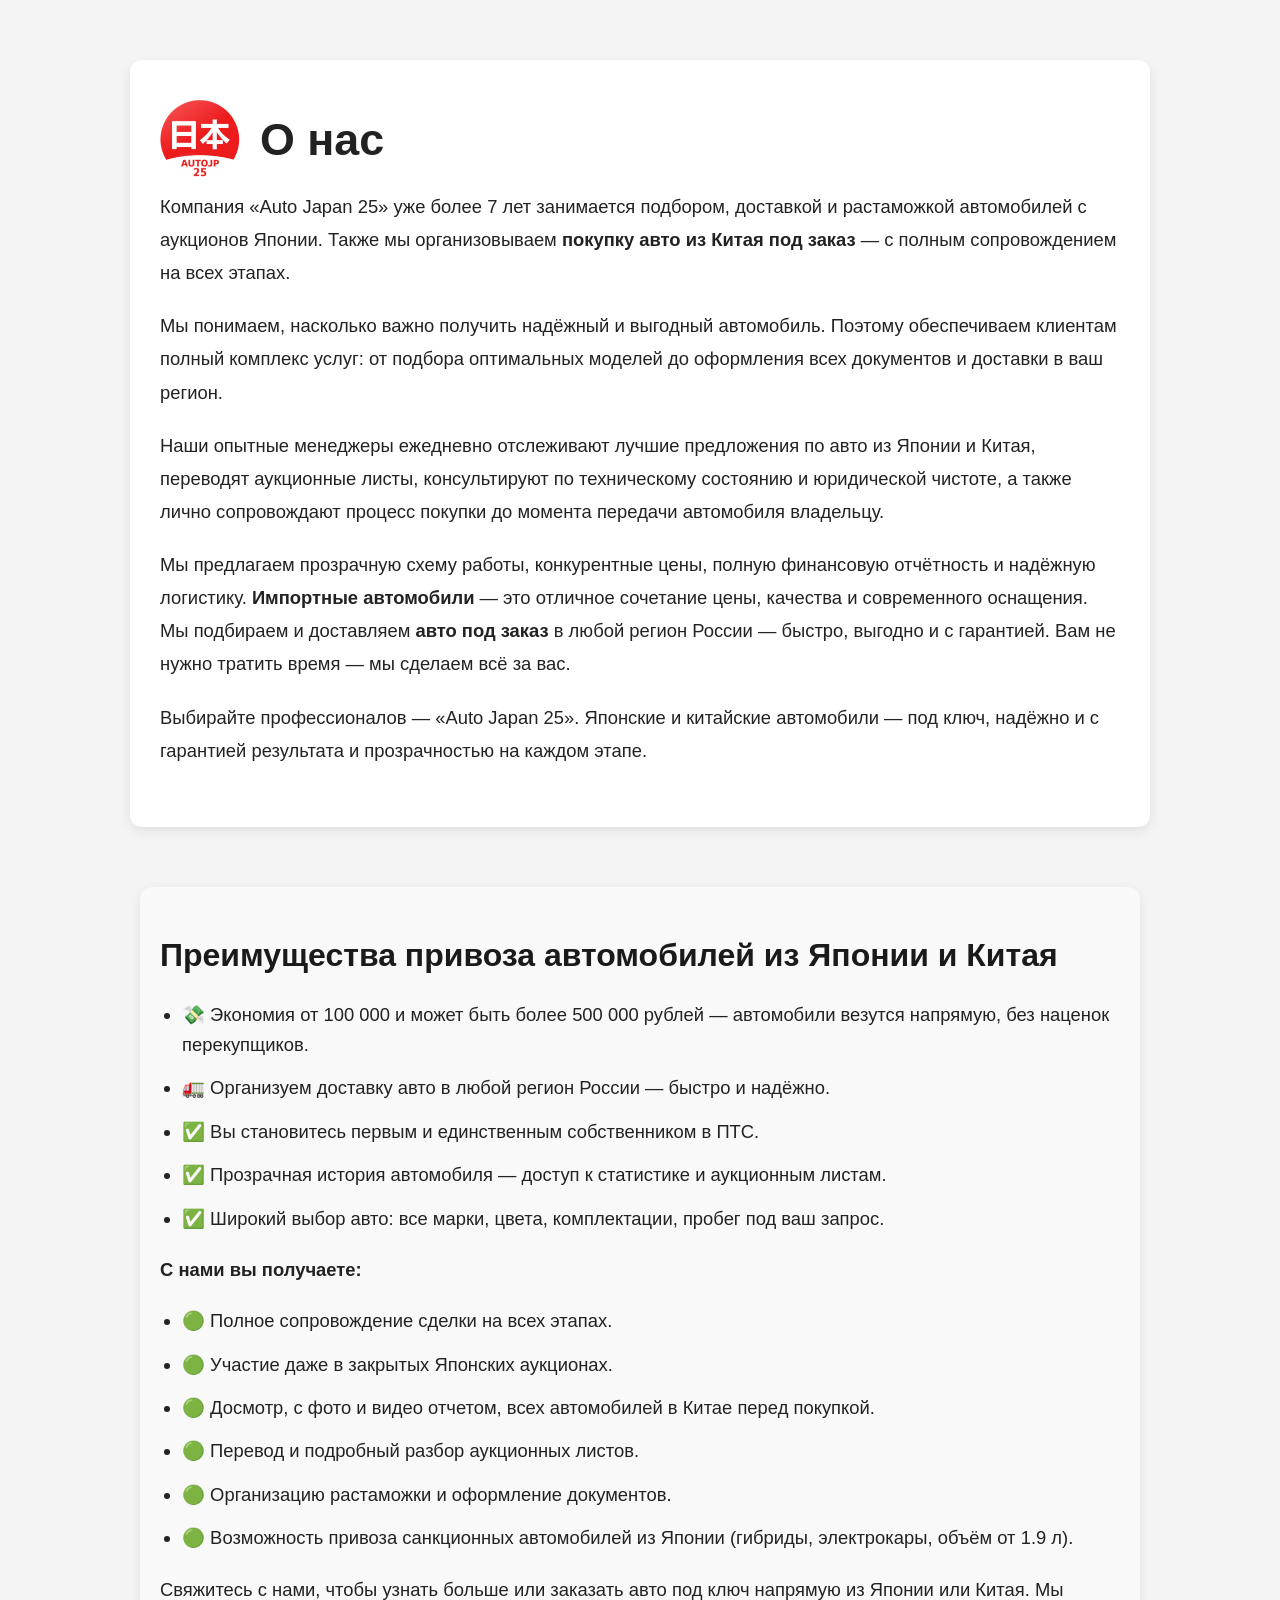
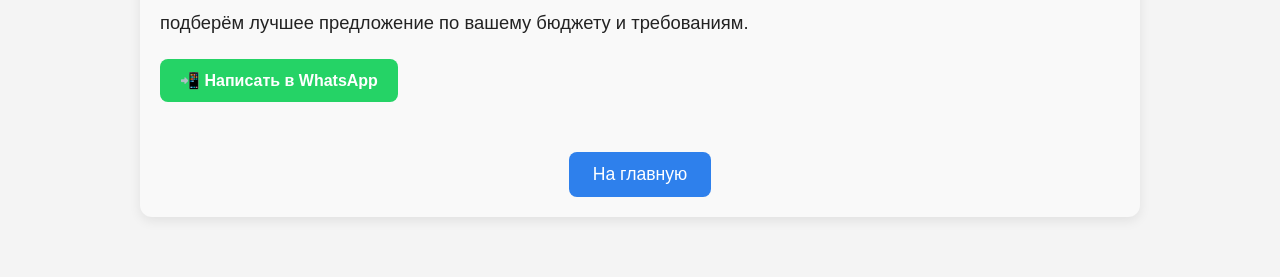
==== pages/about.html @ 4cbb494c "Add files via upload" ====
<!DOCTYPE html>

<html lang="ru">
<head><title>О компании AUTOJP25 — авто из Японии и Китая</title><meta content="Узнайте больше о компании AUTOJP25. Мы помогаем привозить автомобили из Японии и Китая с гарантией качества." name="description"/><meta content="авто из Японии, авто из Китая, пригон авто, аукционы Японии, аукционы Китая, доставка авто Владивосток, о нас, AUTOJP25" name="keywords"/>
<link href="../assets/images/favicon.ico" rel="icon" type="image/x-icon"/>
<meta charset="utf-8"/>
<meta content="width=device-width, initial-scale=1.0" name="viewport"/>

<link href="../css/main.css" rel="stylesheet"/>
<link href="../css/media.css" rel="stylesheet"/>
<link href="../assets/styles/custom.css" rel="stylesheet"/>
</head>
<body>
<div class="container">
<div style="display: flex; align-items: center; gap: 20px; flex-wrap: wrap;">
<img alt="Auto Japan 25" src="../assets/images/logo.png" style="max-width: 80px;"/>
<h1 style="margin: 0;">О нас</h1>
</div>
<p>Компания «Auto Japan 25» уже более 7 лет занимается подбором, доставкой и растаможкой автомобилей с аукционов Японии. Также мы организовываем <strong>покупку авто из Китая под заказ</strong> — с полным сопровождением на всех этапах.</p>
<p>Мы понимаем, насколько важно получить надёжный и выгодный автомобиль. Поэтому обеспечиваем клиентам полный комплекс услуг: от подбора оптимальных моделей до оформления всех документов и доставки в ваш регион.</p>
<p>Наши опытные менеджеры ежедневно отслеживают лучшие предложения по авто из Японии и Китая, переводят аукционные листы, консультируют по техническому состоянию и юридической чистоте, а также лично сопровождают процесс покупки до момента передачи автомобиля владельцу.</p>
<p>Мы предлагаем прозрачную схему работы, конкурентные цены, полную финансовую отчётность и надёжную логистику. <strong>Импортные автомобили</strong> — это отличное сочетание цены, качества и современного оснащения. Мы подбираем и доставляем <strong>авто под заказ</strong> в любой регион России — быстро, выгодно и с гарантией. Вам не нужно тратить время — мы сделаем всё за вас.</p>
<p>Выбирайте профессионалов — «Auto Japan 25». Японские и китайские автомобили — под ключ, надёжно и с гарантией результата и прозрачностью на каждом этапе.</p>
</div>
<div class="container advantages-card" style="margin-top: 40px; padding: 20px; background-color: #f9f9f9; border-radius: 12px;">
<h2>Преимущества привоза автомобилей из Японии и Китая</h2>
<ul>
<li>💸 Экономия от 100 000 и может быть более 500 000 рублей — автомобили везутся напрямую, без наценок перекупщиков.</li>
<li>🚛 Организуем доставку авто в любой регион России — быстро и надёжно.</li>
<li>✅ Вы становитесь первым и единственным собственником в ПТС.</li>
<li>✅ Прозрачная история автомобиля — доступ к статистике и аукционным листам.</li>
<li>✅ Широкий выбор авто: все марки, цвета, комплектации, пробег под ваш запрос.</li>
</ul>
<p><strong>С нами вы получаете:</strong></p>
<ul>
<li>🟢 Полное сопровождение сделки на всех этапах.</li>
<li>🟢 Участие даже в закрытых Японских аукционах.</li>
<li>🟢 Досмотр, с фото и видео отчетом, всех автомобилей в Китае перед покупкой.</li>
<li>🟢 Перевод и подробный разбор аукционных листов.</li>
<li>🟢 Организацию растаможки и оформление документов.</li>
<li>🟢 Возможность привоза санкционных автомобилей из Японии (гибриды, электрокары, объём от 1.9 л).</li>
</ul>
<p>Свяжитесь с нами, чтобы узнать больше или заказать авто под ключ напрямую из Японии или Китая. Мы подберём лучшее предложение по вашему бюджету и требованиям.</p>
<div style="margin-top: 20px;">
<a href="https://wa.me/message/SFAHF2PM4652B1" style="display: inline-block; background-color: #25D366; color: white; padding: 12px 20px; border-radius: 8px; text-decoration: none; font-weight: bold;" target="_blank">
    📲 Написать в WhatsApp
  </a>
<a class="back-button" href="../index.html#portfolio">На главную</a>
</div>
</div>
</body>
</html>
---- assets/styles/custom.css ----
/* Styles extracted from purchase-steps.html */
body {
      font-family: Arial, sans-serif;
      margin: 0;
      padding: 0;
      background: #f9f9f9;
    }
    .steps-section {
      max-width: 1100px;
      margin: 0 auto;
      padding: 60px 20px;
    }
    .steps-section h1 {
      text-align: center;
      font-size: 2.5em;
      margin-bottom: 50px;
    }
    .steps-grid {
      display: grid;
      grid-template-columns: repeat(auto-fit, minmax(240px, 1fr));
      gap: 40px;
    }
    .step-card {
      background: white;
      border-radius: 12px;
      box-shadow: 0 4px 15px rgba(0, 0, 0, 0.06);
      padding: 30px 20px;
      text-align: center;
      transition: transform 0.3s;
    }
    .step-card:hover {
      transform: translateY(-5px);
    }
    .step-card img {
      width: 64px;
      height: 64px;
      margin-bottom: 20px;
    }
    .step-card h3 {
      font-size: 1.3em;
      margin-bottom: 10px;
    }
    .step-card p {
      font-size: 1em;
      color: #333;
      line-height: 1.5;
    }
    .back-button {
      display: block;
      width: fit-content;
      margin: 50px auto 0;
      padding: 12px 24px;
      background-color: #2e80ec;
      color: white;
      text-decoration: none;
      border-radius: 8px;
      font-size: 1.1em;
      transition: background-color 0.3s;
    }
    .back-button:hover {
      background-color: #1e60c0;
    }


/* Extracted from about.html */
body {
      font-family: 'Montserrat', sans-serif;
      background: #f4f4f4;
      margin: 0;
      padding: 0;
    }
    .container {
      max-width: 960px;
      margin: 60px auto;
      background: #fff;
      border-radius: 12px;
      padding: 40px 30px;
      box-shadow: 0 4px 12px rgba(0, 0, 0, 0.08);
    }
    h1 {
      text-align: center;
      font-size: 2.8em;
      margin-bottom: 30px;
      color: #222;
    }
    p {
      font-size: 1.2em;
      line-height: 1.8;
      color: #333;
      margin-bottom: 20px;
    }
    .back-button {
      display: block;
      text-align: center;
      margin-top: 40px;
    }
    .back-button a {
      display: inline-block;
      background: #e40000;
      color: #fff;
      text-decoration: none;
      padding: 12px 24px;
      border-radius: 8px;
      font-weight: 600;
      transition: background 0.3s ease;
    }
    .back-button a:hover {
      background: #c20000;
    }

/* Extracted from dkp.html */
body {
    font-family: 'Montserrat', sans-serif;
    background: #f4f4f4;
    margin: 0;
    padding: 0;
  }
  .container {
    max-width: 960px;
    margin: 60px auto;
    background: #fff;
    border-radius: 12px;
    padding: 40px 30px;
    box-shadow: 0 4px 12px rgba(0, 0, 0, 0.08);
  }
  h2 {
    font-size: 1.8em;
    margin-top: 0;
    color: #222;
  }
  ul {
    margin: 20px 0;
    padding-left: 20px;
  }
  ul li {
    font-size: 1.1em;
    margin-bottom: 12px;
    color: #333;
  }
  p {
    font-size: 1.1em;
    line-height: 1.8;
    color: #333;
  }

  h2 {
    font-size: 2em;
    margin-top: 30px;
    color: #1a1a1a;
  }
  ul {
    margin: 20px 0;
    padding-left: 22px;
  }
  ul li {
    font-size: 1.15em;
    margin-bottom: 14px;
    color: #222;
    line-height: 1.6;
  }
  p {
    font-size: 1.15em;
    line-height: 1.8;
    color: #222;
    margin-top: 10px;
  }
  .button {
    display: inline-block;
    background: #e40000;
    color: #fff;
    text-decoration: none;
    padding: 12px 24px;
    border-radius: 8px;
    font-weight: 600;
    transition: background 0.3s ease;
    margin-top: 30px;
  }
  .button:hover {
    background: #c20000;
  }
  .back-button {
    display: block;
    text-align: center;
    margin-top: 50px;
  }

.back-button a {
  display: inline-block;
  background: #007bff;
  color: #fff;
  padding: 12px 24px;
  border-radius: 8px;
  text-decoration: none;
  font-weight: bold;
  transition: background 0.3s ease;
}
.back-button a:hover {
  background: #0056b3;
}
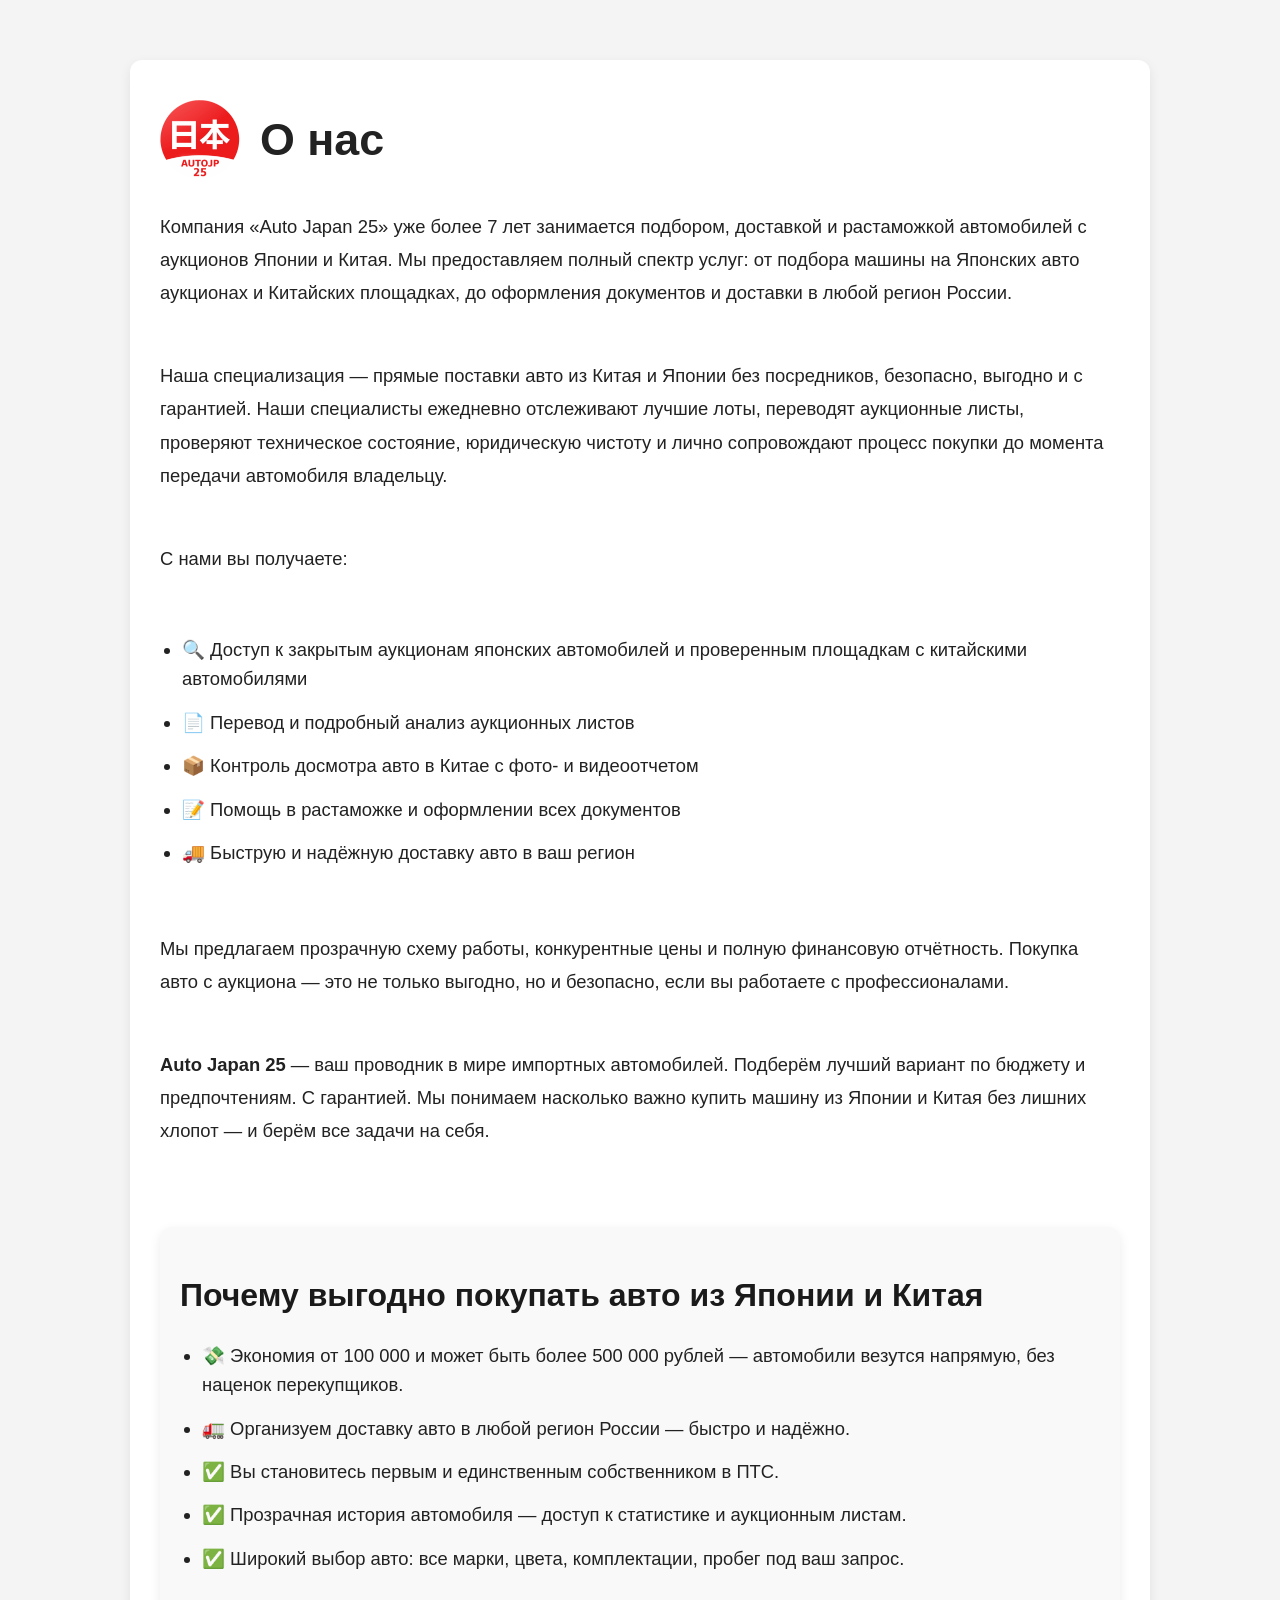
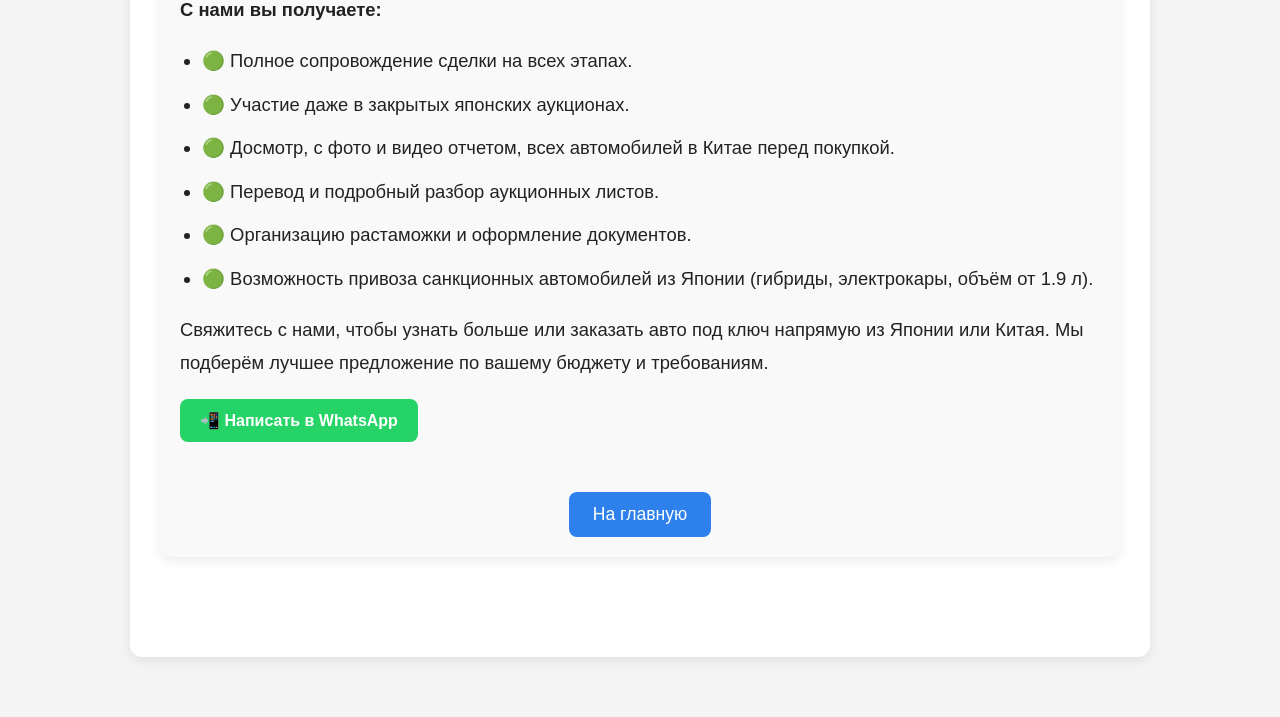
==== commit 55bdda48: "Add files via upload" ====
--- a/pages/about.html
+++ b/pages/about.html
@@ -10,21 +10,45 @@
 <link href="../css/main.css" rel="stylesheet"/>
 <link href="../css/media.css" rel="stylesheet"/>
 <link href="../assets/styles/custom.css" rel="stylesheet"/>
+
+<!-- Yandex.Metrika counter -->
+<script type="text/javascript">
+   (function(m,e,t,r,i,k,a){m[i]=m[i]||function(){(m[i].a=m[i].a||[]).push(arguments)};
+   m[i].l=1*new Date();
+   for (var j = 0; j < document.scripts.length; j++) {if (document.scripts[j].src === r) { return; }}
+   k=e.createElement(t),a=e.getElementsByTagName(t)[0],k.async=1,k.src=r,a.parentNode.insertBefore(k,a)})
+   (window, document, "script", "https://mc.yandex.ru/metrika/tag.js", "ym");
+
+   ym(64503793, "init", {
+        clickmap:true,
+        trackLinks:true,
+        accurateTrackBounce:true,
+        webvisor:true
+   });
+</script>
+<noscript><div><img alt="" src="https://mc.yandex.ru/watch/64503793" style="position:absolute; left:-9999px;"/></div></noscript>
+<!-- /Yandex.Metrika counter -->
+
 </head>
 <body>
 <div class="container">
 <div style="display: flex; align-items: center; gap: 20px; flex-wrap: wrap;">
 <img alt="Auto Japan 25" src="../assets/images/logo.png" style="max-width: 80px;"/>
 <h1 style="margin: 0;">О нас</h1>
-</div>
-<p>Компания «Auto Japan 25» уже более 7 лет занимается подбором, доставкой и растаможкой автомобилей с аукционов Японии. Также мы организовываем <strong>покупку авто из Китая под заказ</strong> — с полным сопровождением на всех этапах.</p>
-<p>Мы понимаем, насколько важно получить надёжный и выгодный автомобиль. Поэтому обеспечиваем клиентам полный комплекс услуг: от подбора оптимальных моделей до оформления всех документов и доставки в ваш регион.</p>
-<p>Наши опытные менеджеры ежедневно отслеживают лучшие предложения по авто из Японии и Китая, переводят аукционные листы, консультируют по техническому состоянию и юридической чистоте, а также лично сопровождают процесс покупки до момента передачи автомобиля владельцу.</p>
-<p>Мы предлагаем прозрачную схему работы, конкурентные цены, полную финансовую отчётность и надёжную логистику. <strong>Импортные автомобили</strong> — это отличное сочетание цены, качества и современного оснащения. Мы подбираем и доставляем <strong>авто под заказ</strong> в любой регион России — быстро, выгодно и с гарантией. Вам не нужно тратить время — мы сделаем всё за вас.</p>
-<p>Выбирайте профессионалов — «Auto Japan 25». Японские и китайские автомобили — под ключ, надёжно и с гарантией результата и прозрачностью на каждом этапе.</p>
-</div>
+<p>Компания «Auto Japan 25» уже более 7 лет занимается подбором, доставкой и растаможкой автомобилей с аукционов Японии и Китая. Мы предоставляем полный спектр услуг: от подбора машины на Японских авто аукционах и Китайских площадках, до оформления документов и доставки в любой регион России.</p>
+<p>Наша специализация — прямые поставки авто из Китая и Японии без посредников, безопасно, выгодно и с гарантией. Наши специалисты ежедневно отслеживают лучшие лоты, переводят аукционные листы, проверяют техническое состояние, юридическую чистоту и лично сопровождают процесс покупки до момента передачи автомобиля владельцу.</p>
+<p>С нами вы получаете:</p>
+<ul>
+<li>🔍 Доступ к закрытым аукционам японских автомобилей и проверенным площадкам с китайскими автомобилями</li>
+<li>📄 Перевод и подробный анализ аукционных листов</li>
+<li>📦 Контроль досмотра авто в Китае с фото- и видеоотчетом</li>
+<li>📝 Помощь в растаможке и оформлении всех документов</li>
+<li>🚚 Быструю и надёжную доставку авто в ваш регион</li>
+</ul>
+<p>Мы предлагаем прозрачную схему работы, конкурентные цены и полную финансовую отчётность. Покупка авто с аукциона — это не только выгодно, но и безопасно, если вы работаете с профессионалами.</p>
+<p><strong>Auto Japan 25</strong> — ваш проводник в мире импортных автомобилей. Подберём лучший вариант по бюджету и предпочтениям. С гарантией. Мы понимаем насколько важно купить машину из Японии и Китая без лишних хлопот — и берём все задачи на себя.</p>
 <div class="container advantages-card" style="margin-top: 40px; padding: 20px; background-color: #f9f9f9; border-radius: 12px;">
-<h2>Преимущества привоза автомобилей из Японии и Китая</h2>
+<h2>Почему выгодно покупать авто из Японии и Китая</h2>
 <ul>
 <li>💸 Экономия от 100 000 и может быть более 500 000 рублей — автомобили везутся напрямую, без наценок перекупщиков.</li>
 <li>🚛 Организуем доставку авто в любой регион России — быстро и надёжно.</li>
@@ -35,7 +59,7 @@
 <p><strong>С нами вы получаете:</strong></p>
 <ul>
 <li>🟢 Полное сопровождение сделки на всех этапах.</li>
-<li>🟢 Участие даже в закрытых Японских аукционах.</li>
+<li>🟢 Участие даже в закрытых японских аукционах.</li>
 <li>🟢 Досмотр, с фото и видео отчетом, всех автомобилей в Китае перед покупкой.</li>
 <li>🟢 Перевод и подробный разбор аукционных листов.</li>
 <li>🟢 Организацию растаможки и оформление документов.</li>
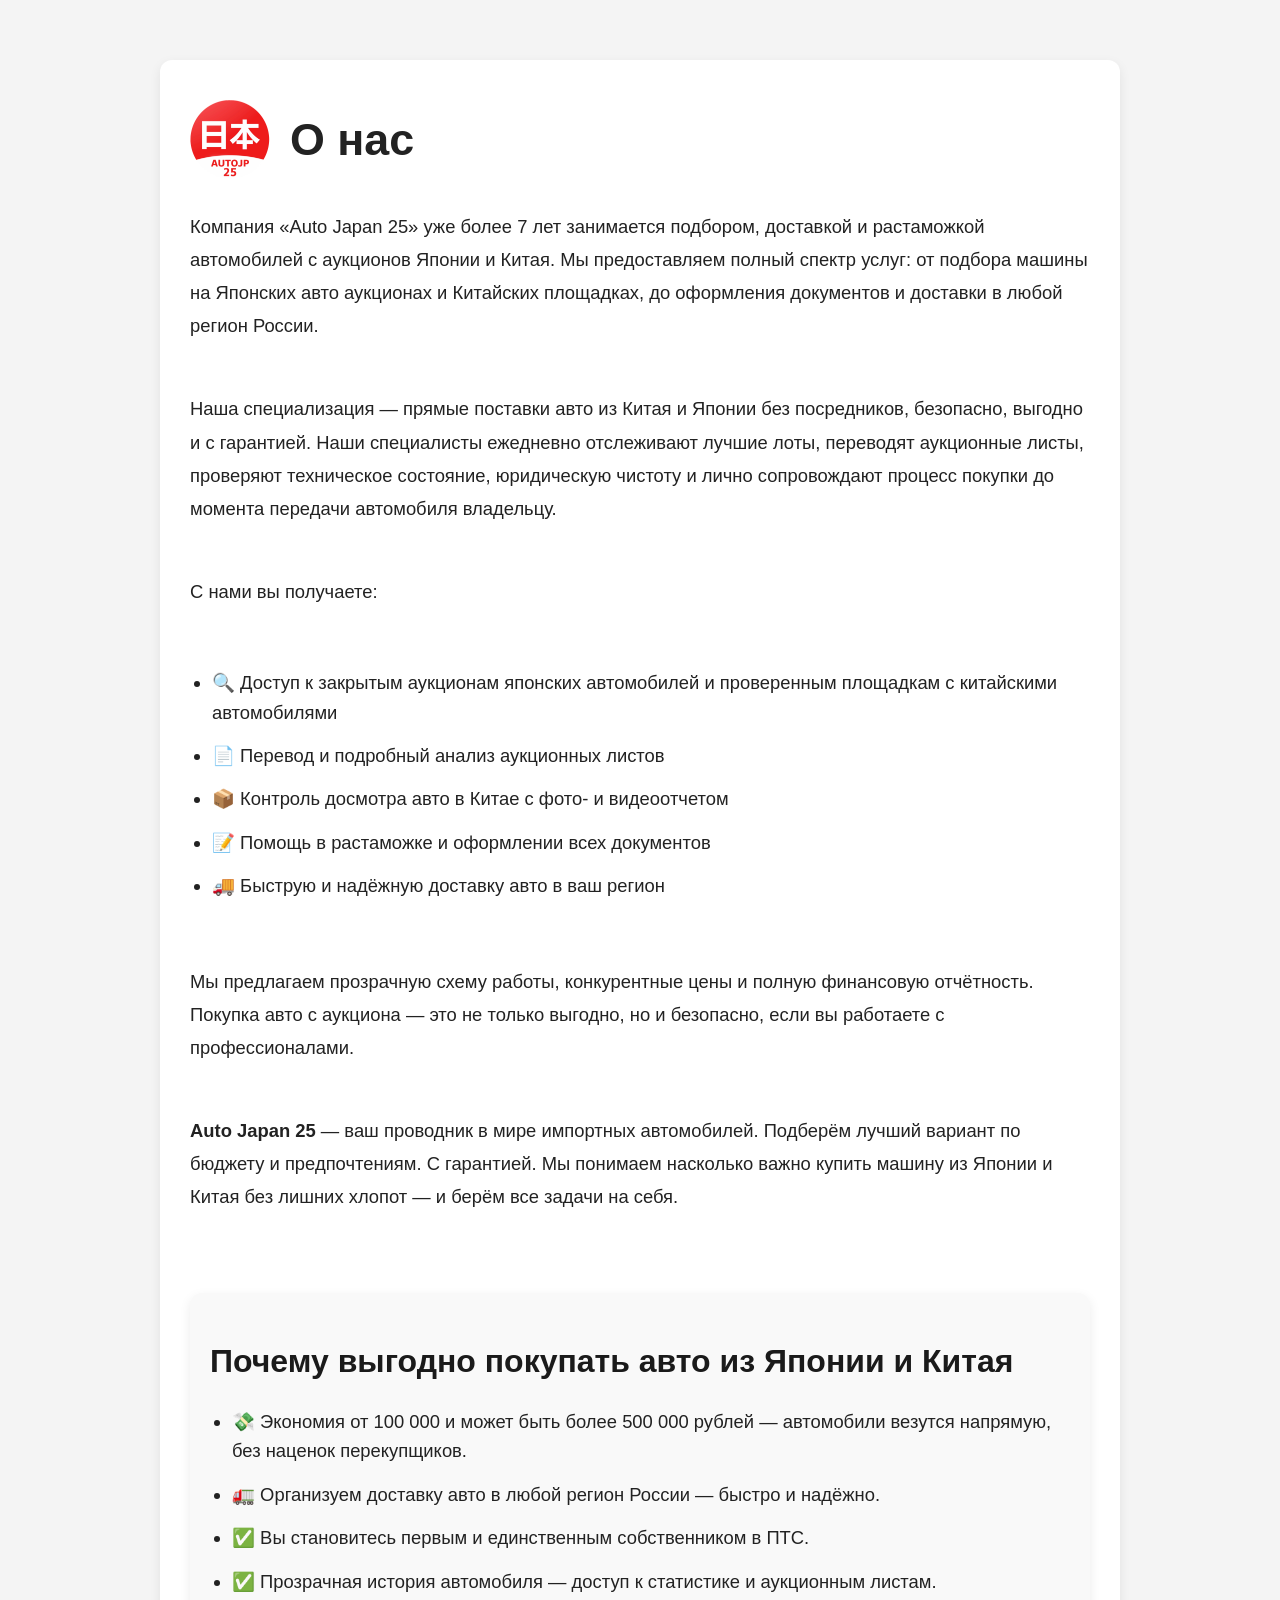
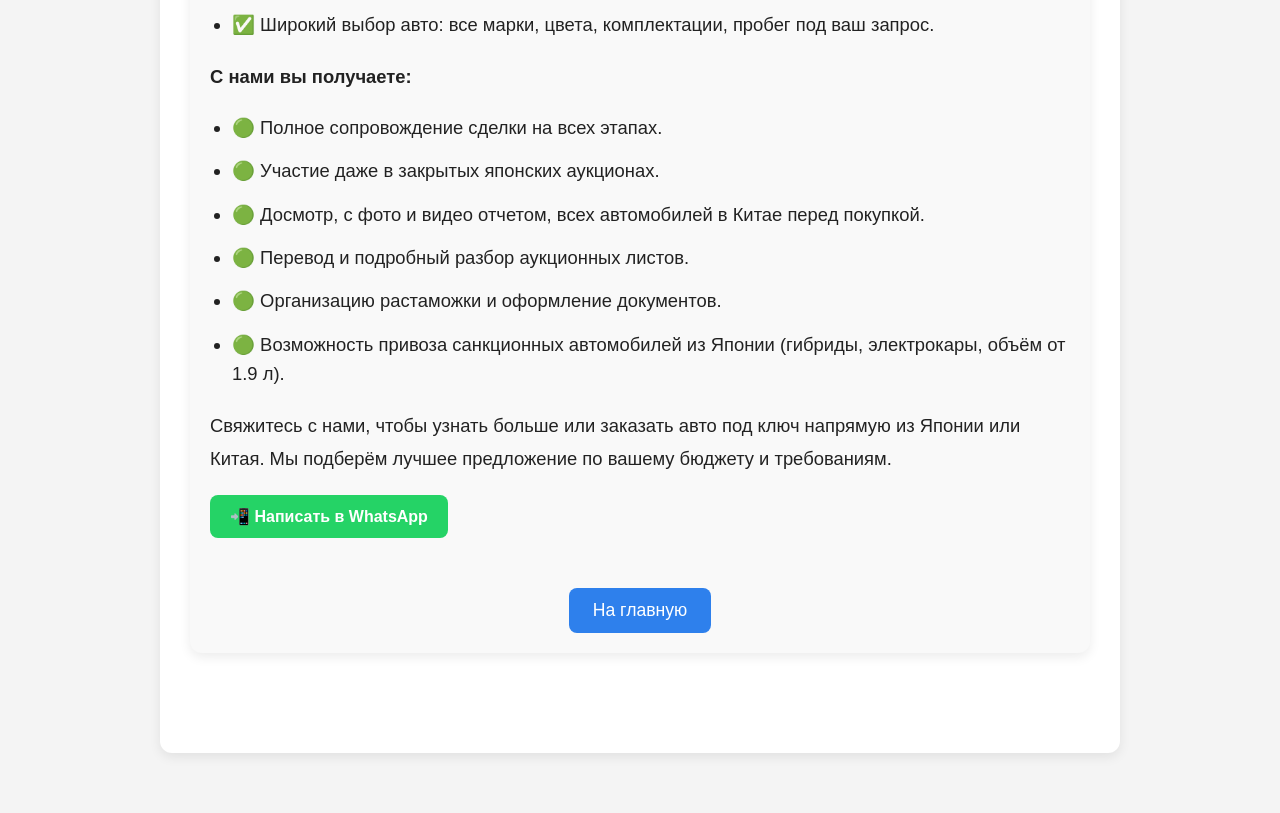
==== commit 02b02395: "Add files via upload" ====
--- a/pages/about.html
+++ b/pages/about.html
@@ -7,33 +7,30 @@
 <meta charset="utf-8"/>
 <meta content="width=device-width, initial-scale=1.0" name="viewport"/>
 
-<link href="../css/main.css" rel="stylesheet"/>
-<link href="../css/media.css" rel="stylesheet"/>
+<link href="../assets/styles/main.css" rel="stylesheet"/>
+<link href="../assets/styles/media.css" rel="stylesheet"/>
 <link href="../assets/styles/custom.css" rel="stylesheet"/>
 
 <!-- Yandex.Metrika counter -->
 <script type="text/javascript">
-   (function(m,e,t,r,i,k,a){m[i]=m[i]||function(){(m[i].a=m[i].a||[]).push(arguments)};
-   m[i].l=1*new Date();
-   for (var j = 0; j < document.scripts.length; j++) {if (document.scripts[j].src === r) { return; }}
-   k=e.createElement(t),a=e.getElementsByTagName(t)[0],k.async=1,k.src=r,a.parentNode.insertBefore(k,a)})
-   (window, document, "script", "https://mc.yandex.ru/metrika/tag.js", "ym");
+    (function(m,e,t,r,i,k,a){
+        m[i]=m[i]||function(){(m[i].a=m[i].a||[]).push(arguments)};
+        m[i].l=1*new Date();
+        for (var j = 0; j < document.scripts.length; j++) {if (document.scripts[j].src === r) { return; }}
+        k=e.createElement(t),a=e.getElementsByTagName(t)[0],k.async=1,k.src=r,a.parentNode.insertBefore(k,a)
+    })(window, document,'script','https://mc.yandex.ru/metrika/tag.js', 'ym');
 
-   ym(64503793, "init", {
-        clickmap:true,
-        trackLinks:true,
-        accurateTrackBounce:true,
-        webvisor:true
-   });
+    ym(64503793, 'init', {webvisor:true, clickmap:true, accurateTrackBounce:true, trackLinks:true});
 </script>
-<noscript><div><img alt="" src="https://mc.yandex.ru/watch/64503793" style="position:absolute; left:-9999px;"/></div></noscript>
+<noscript><div><img src="https://mc.yandex.ru/watch/64503793" style="position:absolute; left:-9999px;" alt="" /></div></noscript>
 <!-- /Yandex.Metrika counter -->
 
+<link rel="canonical" href="https://autojp25.com/pages/about.html">
 </head>
 <body>
 <div class="container">
 <div style="display: flex; align-items: center; gap: 20px; flex-wrap: wrap;">
-<img alt="Auto Japan 25" src="../assets/images/logo.png" style="max-width: 80px;"/>
+<img alt="Auto Japan 25" src="../assets/images/logo.webp" style="max-width: 80px;"/>
 <h1 style="margin: 0;">О нас</h1>
 <p>Компания «Auto Japan 25» уже более 7 лет занимается подбором, доставкой и растаможкой автомобилей с аукционов Японии и Китая. Мы предоставляем полный спектр услуг: от подбора машины на Японских авто аукционах и Китайских площадках, до оформления документов и доставки в любой регион России.</p>
 <p>Наша специализация — прямые поставки авто из Китая и Японии без посредников, безопасно, выгодно и с гарантией. Наши специалисты ежедневно отслеживают лучшие лоты, переводят аукционные листы, проверяют техническое состояние, юридическую чистоту и лично сопровождают процесс покупки до момента передачи автомобиля владельцу.</p>
--- a/assets/styles/main.css
+++ b/assets/styles/main.css
@@ -0,0 +1,448 @@
+* {
+  box-sizing: border-box;
+}
+
+html {
+  scroll-behavior: smooth;
+}
+
+img {
+  max-width: 100%;
+}
+
+.root {
+  margin: 0;
+  min-width: 320px;
+  font-family: Montserrat, sans-serif;
+  color: #000;
+}
+
+.root__container {
+  margin: 0 auto;
+  padding: 0 15px;
+  max-width: 1110px;
+}
+
+.header {
+  position: relative;
+  display: flex;
+  flex-direction: column;
+  align-items: center;
+  justify-content: center;
+  width: 100%;
+  height: 100vh;
+  background-position: center;
+  background-size: cover;
+}
+
+.header__title {
+  margin: 0 0 25px;
+  font-weight: 700;
+  font-size: 56px;
+  line-height: 130%;
+  text-align: center;
+  color: #fff;
+}
+
+.header__subtitle {
+  margin: 0;
+  font-weight: 700;
+  font-size: 16px;
+  line-height: 150%;
+  letter-spacing: 0.2em;
+  text-align: center;
+  text-transform: uppercase;
+  color: #fff;
+}
+
+.header__arrow {
+  position: absolute;
+  left: 50%;
+  bottom: 30px;
+  display: block;
+  width: 48px;
+  height: 48px;
+  transform: translate(-50%, 0);
+}
+
+.portfolio {
+  padding: 80px 0 115px;
+}
+
+.portfolio__title {
+  margin: 0 0 70px;
+  font-weight: 700;
+  font-size: 46px;
+  line-height: 130%;
+  text-align: center;
+  color: #000;
+}
+
+.card {
+  display: flex;
+  flex-wrap: wrap;
+  justify-content: space-between;
+  list-style-type: none;
+  margin: 0;
+  padding: 0;
+}
+
+.card__link {
+  display: block;
+  padding: 20px;
+  text-decoration: none;
+  color: #000;
+  transition: color 0.2s ease-in;
+}
+
+.card__link:hover {
+  color: rgb(39 91 236);
+}
+
+.card__item {
+  margin-bottom: 30px;
+  width: 100%;
+  max-width: 530px;
+  box-shadow: 0 10px 40px rgb(126 155 189 / 35%);
+  background-color: #fff;
+  transition: transform 0.2s ease-in;
+}
+
+.card__item:hover {
+  transform: translateY(-15px);
+}
+
+.card__item:last-child,
+.card__item:nth-last-child(2) {
+  margin-bottom: 0;
+}
+
+.card__image {
+  margin-bottom: 20px;
+}
+
+.card__title {
+  margin: 0 0 13px;
+  font-weight: 600;
+  font-size: 24px;
+  line-height: 130%;
+}
+
+.card__subtitle {
+  margin: 0;
+  font-size: 16px;
+  line-height: 130%;
+}
+
+.footer {
+  padding: 45px 0 130px;
+  background: #000000;
+}
+
+.footer__row {
+  display: flex;
+  justify-content: space-between;
+  list-style-type: none;
+  margin: 0;
+  padding: 0;
+  color: #fff;
+}
+
+.footer__copyright {
+  flex-grow: 1;
+  max-width: 350px;
+  line-height: 1.3;
+  color: #7e9ec9;
+}
+
+.footer__copyright-name {
+  margin: 0 0 15px;
+  font-weight: 700;
+  font-size: 28px;
+  color: #ffffff;
+}
+
+.footer__copyright-description {
+  margin: 0 0 15px;
+  font-weight: 600;
+  font-size: 16px;
+  color: #cccccc;
+}
+
+.footer__icons {
+  flex-grow: 1;
+  max-width: 350px;
+}
+
+.footer__icons-title {
+  font-weight: 600;
+  font-size: 16px;
+  line-height: 1.3;
+}
+
+.footer__icon-list {
+  display: flex;
+  align-items: center;
+}
+
+.footer__icon-list > * + * {
+  margin-left: 35px;
+}
+
+.footer__contacts {
+  flex-grow: 1;
+  max-width: 350px;
+}
+
+.footer__contacts-btn {
+  display: inline-block;
+  border: 3px solid #fff;
+  border-radius: 50px;
+  padding: 0 30px;
+  height: 50px;
+  font-weight: 700;
+  font-size: 16px;
+  line-height: 44px;
+  text-decoration: none;
+  text-transform: uppercase;
+  color: #fff;
+  transition: all 0.3s ease-in;
+}
+
+.footer__contacts-btn:hover {
+  color: #1e4776;
+  background-color: #fff;
+}
+
+.footer__contacts-description {
+  margin: 15px 0;
+  font-size: 15px;
+  line-height: 1.3;
+  color: #7e9ec9;
+}
+
+.project {
+  padding: 80px 0 120px;
+  text-align: center;
+}
+
+.project__header {
+  margin: 0 0 40px;
+  font-weight: 700;
+  font-size: 46px;
+  line-height: 1.3;
+}
+
+.project__img {
+  margin-bottom: 70px;
+  box-shadow: 0 10px 40px rgb(126 155 189 / 35%);
+}
+
+.project__content {
+  display: block;
+  border-radius: 10px;
+}
+
+.projects__description {
+  margin: 0 auto 60px;
+  max-width: 730px;
+  text-align: center;
+}
+
+.projects__description p {
+  margin: 0 0 15px;
+  font-size: 16px;
+  line-height: 1.5;
+}
+
+.project__link {
+  display: inline-block;
+  line-height: 1;
+  text-decoration: none;
+  color: #2f73b6;
+}
+
+.project__link::after {
+  content: "";
+  display: block;
+  width: 0%;
+  height: 2px;
+  background-color: #225384;
+  transition: width 0.4s ease-in-out;
+}
+
+.project__link:hover::after,
+.project__link:focus::after {
+width: 100%;
+}
+
+.poject__btn-back {
+  display: inline-block;
+  border: 3px solid #275bec;
+  border-radius: 50px;
+  padding: 0 30px;
+  height: 60px;
+  font-weight: 700;
+  font-size: 16px;
+  line-height: 54px;
+  text-decoration: none;
+  text-transform: uppercase;
+  color: #275bec;
+  transition: all 0.4s ease-out;
+}
+
+.poject__btn-back:hover {
+  color: #fff;
+  background-color: #275bec;
+}
+
+
+.steps {
+    padding: 40px 0;
+}
+.steps__title {
+    font-size: 28px;
+    font-weight: 700;
+    margin-bottom: 24px;
+}
+.steps__list {
+    list-style: decimal inside;
+    padding-left: 20px;
+    font-size: 18px;
+    line-height: 1.6;
+    margin-bottom: 24px;
+}
+.steps__note {
+    font-style: italic;
+    color: #555;
+    font-size: 16px;
+    margin-bottom: 24px;
+}
+
+/* Адаптивный фон для header */
+.header-bg {
+    position: relative;
+    background-image: url('../images/header.webp');
+    background-size: cover;
+    background-position: center;
+    background-repeat: no-repeat;
+    height: 100vh;
+    max-height: 720px;
+}
+
+@media screen and (max-width: 768px) {
+    .header-bg {
+        height: 60vh;
+        background-position: center top;
+    }
+}
+
+/* Расширенные стили для мобильного фона */
+.header-bg {
+    display: flex;
+    align-items: center;
+    justify-content: center;
+    min-height: 100vh;
+    width: 100%;
+    background-size: cover;
+    background-attachment: scroll;
+    background-repeat: no-repeat;
+    background-position: center center;
+    position: relative;
+    overflow: hidden;
+}
+
+@media screen and (max-width: 768px) {
+    .header-bg {
+        min-height: 100vh;
+        height: 100vh;
+        background-size: cover;
+        background-position: center center;
+    }
+}
+
+/* Стиль для кнопки прокрутки вниз */
+.scroll-down {
+    animation: bounce 2s infinite;
+}
+
+@keyframes bounce {
+    0%, 20%, 50%, 80%, 100% { transform: translateX(-50%) translateY(0); }
+    40% { transform: translateX(-50%) translateY(-10px); }
+    60% { transform: translateX(-50%) translateY(-5px); }
+}
+
+/* Оригинальная кнопка прокрутки вниз */
+.bottom {
+  position: absolute;
+  bottom: 0;
+  width: 100%;
+  left: 50%;
+  transform: translateX(-50%);
+  text-align: center;
+  z-index: 10;
+}
+
+.scroll-indicator {
+  display: inline-block;
+  width: 24px;
+  height: 24px;
+  margin: 16px auto;
+  border-right: 2px solid #fff;
+  border-bottom: 2px solid #fff;
+  border-bottom-right-radius: 2px;
+  transform: rotate(45deg);
+  animation: fade 2s linear infinite;
+}
+
+@keyframes fade {
+  0%, 100% { opacity: 0.3; }
+  50% { opacity: 1; }
+}
+
+
+/* === Footer readability enhancements (desktop) === */
+.footer__icon-list {
+  list-style: none;
+  margin: 0;
+  padding: 0;
+  display: grid;
+  gap: 12px;
+}
+
+.footer__icon {
+  display: inline-flex;
+  align-items: center;
+  gap: 12px;
+  color: #fff;
+  text-decoration: none;
+  padding: 6px 0;
+}
+
+.footer__icon:hover,
+.footer__icon:focus {
+  text-decoration: underline;
+  outline: none;
+}
+
+.footer__icon img {
+  width: 24px;
+  height: 24px;
+  flex: 0 0 24px;
+}
+
+.footer__icon-text {
+  display: none;
+  font-weight: 600;
+  line-height: 1.3;
+}
+
+@media (min-width: 992px) {
+  .footer { font-size: 16px; line-height: 1.5; }
+  .footer__icons-title { font-size: 18px; }
+  .footer__icon img { width: 28px; height: 28px; flex-basis: 28px; }
+  .footer__icon-text { display: inline; font-size: 16px; }
+}
+
+/* reset sibling margin for new footer list */
+.footer__icon-list > * + * { margin-left: 0; }
--- a/assets/styles/media.css
+++ b/assets/styles/media.css
@@ -0,0 +1,112 @@
+@media (max-width: 1140px) {
+    .card__item {
+        width: calc(50% - 15px);
+    }
+
+    .footer {
+        padding: 40px 0 60px;
+    }
+
+    .footer__row {
+        flex-direction: column-reverse;
+        align-items: center;
+        text-align: center;
+    }
+
+    .footer__col {
+        margin-bottom: 50px;
+    }
+
+    .footer__col:first-child {
+        margin-bottom: 0;
+    }
+}
+
+@media (max-width: 760px) {
+    .header__title {
+        font-size: 32px;
+    }
+
+    .header__subtitle {
+        font-size: 14px;
+    }
+
+    .portfolio {
+        padding: 40px 0 60px;
+    }
+
+    .portfolio__title {
+        margin-bottom: 30px;
+        font-size: 32px;
+    }
+
+    .card {
+        justify-content: center;
+    }
+
+    .card__item:nth-last-child(2) {
+        margin-bottom: 30px;
+    }
+
+    .card__item {
+        width: 100%;
+    }
+
+    .card__link {
+       padding: 15px;
+    }
+
+    .card__image {
+        margin-bottom: 10px;
+    }
+
+    .card__title {
+        margin-bottom: 10px;
+        font-size: 18px;
+    }
+
+    .card p {
+        font-size: 14px;
+    }
+
+    .footer__copyright-name {
+        margin-bottom: 5px;
+        font-size: 18px;
+    }
+
+    .footer__copyright p {
+        font-size: 14px;
+    }
+
+    .footer__icons p {
+        font-size: 14px;
+    }
+
+    .footer__contacts p {
+        margin: 15px 0 0;
+        font-size: 14px;
+    }
+
+    .project {
+        padding: 40px 0 60px;
+    }
+
+    .project__header {
+        margin-bottom: 30px;
+        font-size: 28px;
+    }
+
+    .project__img {
+        margin-bottom: 20px;
+    }
+
+    .projects__description {
+        margin-bottom: 50px;
+    }
+
+    .poject__btn-back {
+        padding: 0 10px;
+        width: 100%;
+        max-width: 320px;
+    }
+}
